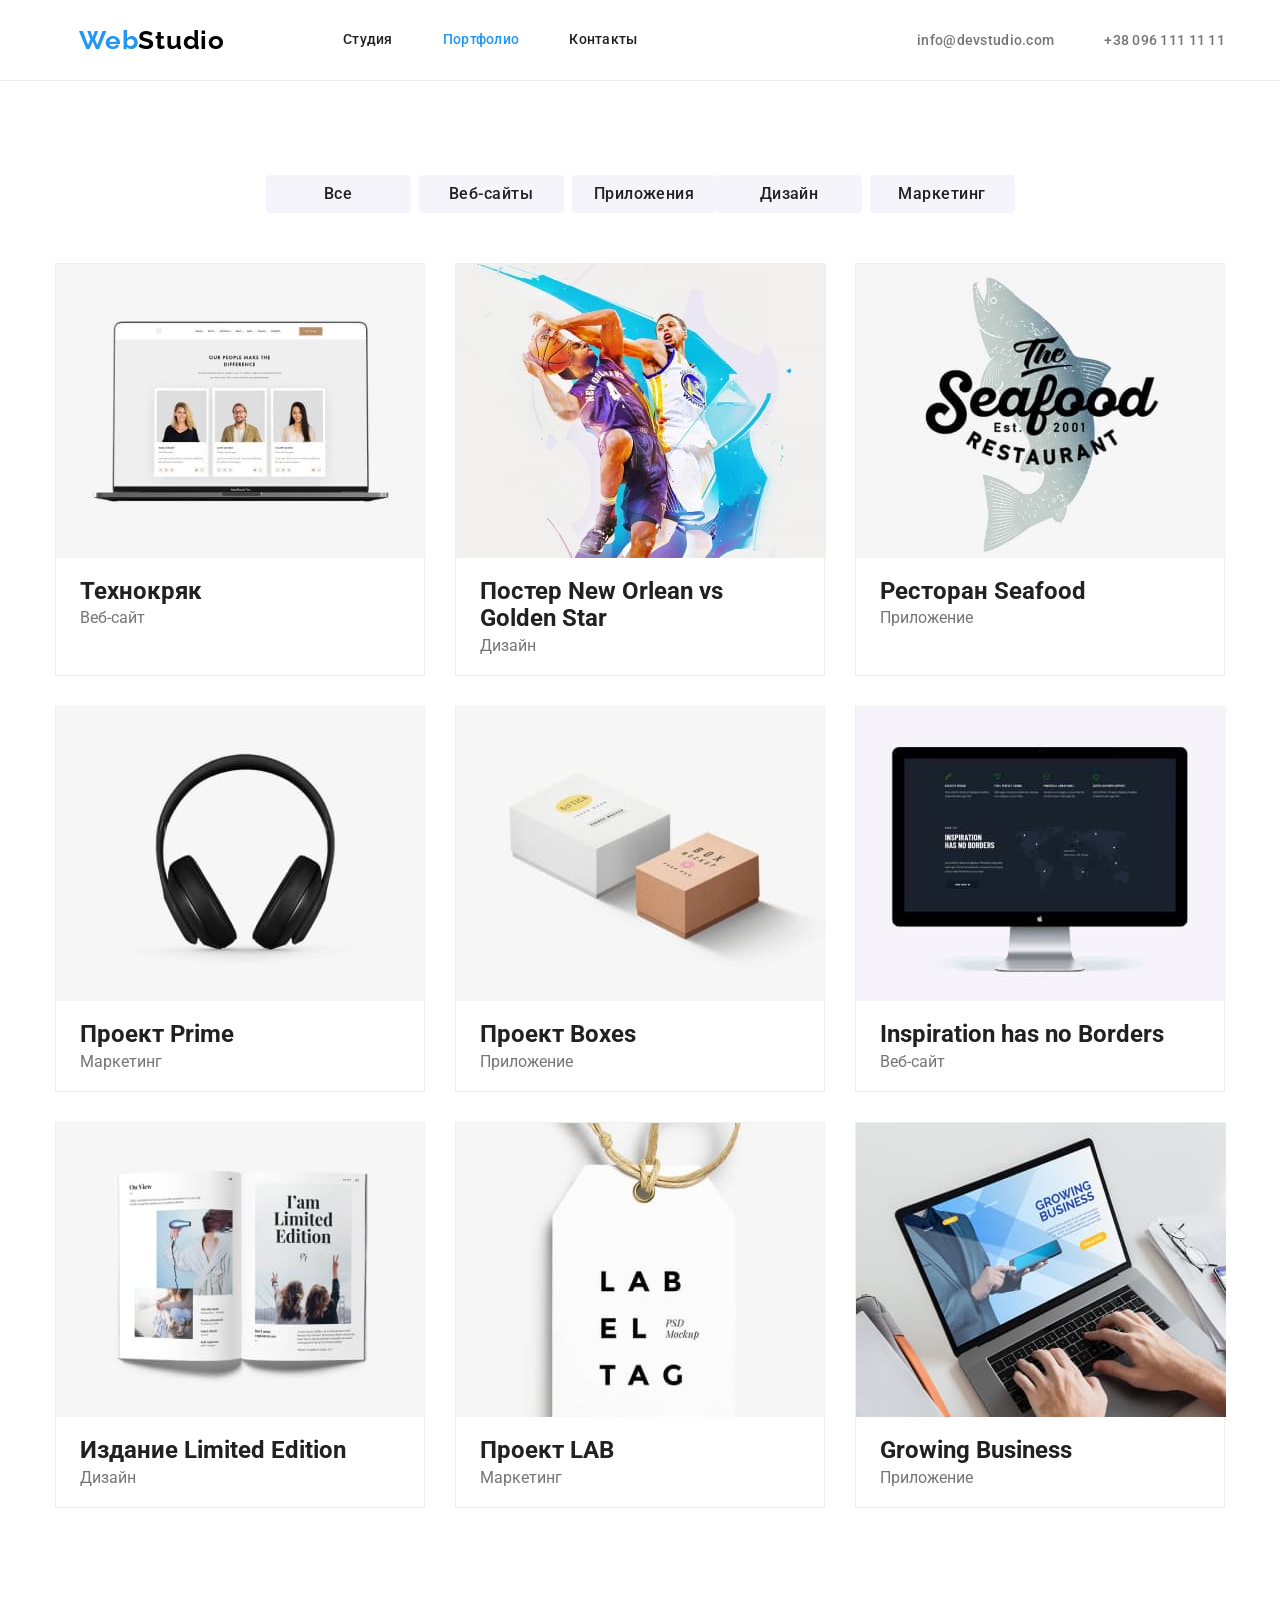
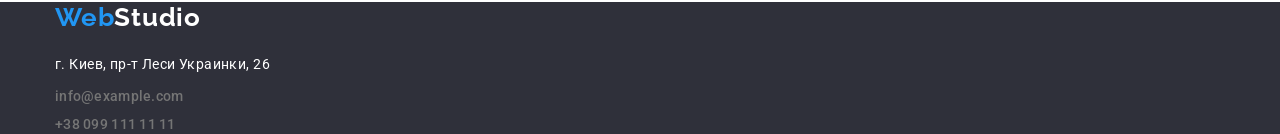
==== portfolio.html @ 00ad5954 "Homework 3 is completed" ====
<!DOCTYPE html>
<html lang="ru">
  <head>
    <meta charset="UTF-8" />
    <meta http-equiv="X-UA-Compatible" content="IE=edge" />
    <meta name="viewport" content="width=device-width, initial-scale=1.0" />
    <title>Portfolio</title>
    <link
      rel="stylesheet"
      href="https://cdnjs.cloudflare.com/ajax/libs/modern-normalize/1.1.0/modern-normalize.min.css"
      integrity="sha512-wpPYUAdjBVSE4KJnH1VR1HeZfpl1ub8YT/NKx4PuQ5NmX2tKuGu6U/JRp5y+Y8XG2tV+wKQpNHVUX03MfMFn9Q=="
      crossorigin="anonymous"
      referrerpolicy="no-referrer"
    />
    <link rel="stylesheet" href="./css/styles.css" />
    <link rel="preconnect" href="https://fonts.googleapis.com" />
    <link rel="preconnect" href="https://fonts.gstatic.com" crossorigin />
    <link
      href="https://fonts.googleapis.com/css2?family=Raleway:wght@700&family=Roboto:wght@400;500;700;900&display=swap"
      rel="stylesheet"
    />
  </head>
  <body class="main-part">
    <header class="header-section">
      <nav class="container main-navigation">
        <a class="logo" href="./index.html"
          ><span class="logo-emphasis">Web</span>Studio</a
        >
        <ul class="site-nav list">
          <li class="item">
            <a class="link" href="./index.html">Студия</a>
          </li>
          <li class="item">
            <a class="link current" href="./portfolio.html">Портфолио</a>
          </li>
          <li class="item">
            <a class="link" href="">Контакты</a>
          </li>
        </ul>
        <!-- Contacts -->
        <ul class="list header-list">
          <li class="item">
            <a class="contacts" href="mailto:info@devstudio.com"
              >info@devstudio.com</a
            >
          </li>
          <li class="item">
            <a class="contacts" href="tel:+380961111111">+38 096 111 11 11</a>
          </li>
        </ul>
      </nav>
    </header>
    <main>
      <!-- Filter buttons -->
      <section class="section-portfolio">
        <div class="container">
          <ul class="list flex-buttons">
            <li class="flex-button">
              <button class="filter-button" type="button">Все</button>
            </li>
            <li class="flex-button">
              <button class="filter-button" type="button">Веб-сайты</button>
            </li>
            <li>
              <button class="filter-button" type="button">Приложения</button>
            </li>
            <li class="flex-button">
              <button class="filter-button" type="button">Дизайн</button>
            </li>
            <li class="flex-button">
              <button class="filter-button" type="button">Маркетинг</button>
            </li>
          </ul>
          <!-- Projects -->
          <div>
            <ul class="list flex-portfolio">
              <li class="flex-element">
                <img
                  class="project-img"
                  src="./images/tehnokryak.jpg"
                  alt="Ноутбук с открытым проектом"
                  width="370"
                  height="294"
                />
                <h2 class="section-item portfolio">Технокряк</h2>
                <p class="description-item">Веб-сайт</p>
              </li>
              <li class="flex-element">
                <img
                  class="project-img"
                  src="./images/poster.jpg"
                  alt="Постер с баскетболистами"
                  width="370"
                  height="294"
                />
                <h2 class="section-item portfolio">
                  Постер New Orlean vs Golden Star
                </h2>
                <p class="description-item">Дизайн</p>
              </li>
              <li class="flex-element">
                <img
                  class="project-img"
                  src="./images/seafood.jpg"
                  alt="Ресторан морепродуктов"
                  width="370"
                  height="294"
                />
                <h2 class="section-item portfolio">Ресторан Seafood</h2>
                <p class="description-item">Приложение</p>
              </li>
              <li class="flex-element">
                <img
                  class="project-img"
                  src="./images/prime.jpg"
                  alt="Наушники"
                  width="370"
                  height="294"
                />
                <h2 class="section-item portfolio">Проект Prime</h2>
                <p class="description-item">Маркетинг</p>
              </li>
              <li class="flex-element">
                <img
                  class="project-img"
                  src="./images/boxes.jpg"
                  alt="Две коробки"
                  width="370"
                  height="294"
                />
                <h2 class="section-item portfolio">Проект Boxes</h2>
                <p class="description-item">Приложение</p>
              </li>
              <li class="flex-element">
                <img
                  class="project-img"
                  src="./images/no-borders.jpg"
                  alt="Экран компьютера"
                  width="370"
                  height="294"
                />
                <h2 class="section-item portfolio" lang="en">
                  Inspiration has no Borders
                </h2>
                <p class="description-item">Веб-сайт</p>
              </li>
              <li class="flex-element">
                <img
                  class="project-img"
                  src="./images/limited-edition.jpg"
                  alt="Открытый журнал"
                  width="370"
                  height="294"
                />
                <h2 class="section-item portfolio">Издание Limited Edition</h2>
                <p class="description-item">Дизайн</p>
              </li>
              <li class="flex-element">
                <img
                  class="project-img"
                  src="./images/lab.jpg"
                  alt="Бирка"
                  width="370"
                  height="294"
                />
                <h2 class="section-item portfolio">Проект LAB</h2>
                <p class="description-item">Маркетинг</p>
              </li>
              <li class="flex-element">
                <img
                  class="project-img"
                  src="./images/business.jpg"
                  alt="Ноутбук в процессе работы"
                  width="370"
                  height="294"
                />
                <h2 class="section-item portfolio" lang="en">
                  Growing Business
                </h2>
                <p class="description-item">Приложение</p>
              </li>
            </ul>
          </div>
        </div>
      </section>
    </main>
    <!-- Footer -->
    <footer class="footer-section">
      <div class="container">
        <a class="logo-footer" href=""
          ><span class="logo-emphasis">Web</span>Studio</a
        >
        <address>
          <ul class="list">
            <li>
              <a class="adress" href="https://goo.gl/maps/RZzK3HeGXn62apEB7"
                >г. Киев, пр-т Леси Украинки, 26</a
              >
            </li>
            <li>
              <a class="contacts email" href="mailto:info@example.com"
                >info@example.com</a
              >
            </li>
            <li>
              <a class="contacts" href="tel:+380991111111">+38 099 111 11 11</a>
            </li>
          </ul>
        </address>
      </div>
    </footer>
  </body>
</html>
---- css/styles.css ----
:root {
  --primary-text-color: #212121;
  --secondary-text-color: #757575;
  --accent-color: #2196f3;
  --logo-color: #000000;
  --footer-logo: #ffffff;
  --buttons-color: #f5f4fa;
  --footer-contacts-color: rgba(255, 255, 255, 0.6);
  --team-background-color: #f5f4fa;
  --hero-footer-background-color: #2f303a;
  --primary-background: #ffffff;
  --hero-color: #ffffff;
}
.list {
  list-style: none;
}
.main-part {
  background-color: var(--primary-background);
  color: var(--primary-text-color);
  font-family: Roboto, sans-serif;
}
h1,
h2,
h3,
h4,
h5,
h6,
p {
  margin-top: 0;
  margin-bottom: 0;
}
ul,
ol {
  margin-top: 0;
  margin-bottom: 0;
  padding-left: 0;
}
img {
  display: block;
}
.container {
  width: 1200px;
  padding-left: 15px;
  padding-right: 15px;
  margin-left: auto;
  margin-right: auto;
}
.section {
  padding: 94px 0px 0px;
}
.section-portfolio {
  padding: 94px 0;
}

/* Header */
.header-section {
  border-bottom: 1px solid #ececec;
}
/* Logo */
.logo {
  margin-right: 94px;
  padding: 24px;

  color: var(--logo-color);
  font-family: Raleway, sans-serif;
  font-weight: 700;
  font-size: 26px;
  line-height: 1.19;
  letter-spacing: 0.03em;
  text-decoration: none;
}
.logo-emphasis {
  color: var(--accent-color);
}
/* Site navigation */
.main-navigation {
  display: flex;
  align-items: center;
}
.site-nav {
  display: flex;
}
.site-nav .link {
  display: block;
  padding: 32px 0px;

  color: var(--primary-text-color);
  font-weight: 500;
  font-size: 14px;
  line-height: 1.14;
  letter-spacing: 0.02em;
  text-decoration: none;
}
.site-nav .link:hover,
.site-nav .link:focus {
  color: var(--accent-color);
}
.site-nav .link.current {
  color: var(--accent-color);
}
.site-nav .item:not(:last-child) {
  margin-right: 50px;
}
.header-list {
  margin-left: auto;
  display: flex;
}
.header-list .contacts {
  padding: 32px 0px;
}
.header-list .item:not(:last-child) {
  margin-right: 50px;
}
.contacts {
  color: var(--secondary-text-color);
  font-weight: 500;
  font-size: 14px;
  font-style: normal;
  line-height: 1.14;
  letter-spacing: 0.02em;
  text-decoration: none;
}
.contacts:hover,
.contacts:focus {
  color: var(--accent-color);
}
.footer-contacts {
  color: var(--footer-contacts-color);
}
/* Section hero */
.hero {
  padding-bottom: 94px;

  background-color: var(--hero-footer-background-color);
  color: var(--hero-color);
  font-weight: 900;
  font-size: 44px;
  line-height: 1.36;
  text-align: center;
  letter-spacing: 0.06em;
  text-transform: uppercase;
}
.hero-title {
  margin-bottom: 30px;
}
.modal-button {
  border-radius: 4px;
  padding: 10px 32px;
  min-width: 200px;
  box-shadow: 0px 4px 4px rgba(0, 0, 0, 0.15);
  border-style: none;

  background-color: var(--accent-color);
  color: var(--hero-color);
  font-weight: 700;
  font-size: 16px;
  line-height: 1.87;
  text-align: center;
  letter-spacing: 0.06em;
  cursor: pointer;
}
/* Sections */
.heading {
  text-align: center;
}
.list .studio {
  margin-bottom: 10px;
}
.list .team {
  margin-bottom: 10px;
}
.list .portfolio {
  margin-bottom: 4px;
}
.description-item {
  color: var(--secondary-text-color);
}
.container .heading {
  margin-bottom: 50px;
}
/* Advantages section */
.list-advantage {
  display: flex;
}
.advantages {
  display: flex;
  padding-bottom: 94px 0px;
}
.advantage-item {
  width: 270px;
}
.advantage-item:not(:last-child) {
  margin-right: 30px;
}
.description-item {
  color: var(--secondary-text-color);
}
/* Offers section */
.flex-offers {
  display: flex;
  padding-bottom: 92px;
}
.offer-img:not(:last-child) {
  margin-right: 30px;
}
.section-item {
  color: var(--primary-text-color);
}
/* Team section */
.flex-member {
  width: 270px;
  border-radius: 0px 0px 4px 4px;
  box-shadow: 0px 1px 3px rgba(0, 0, 0, 0.12), 0px 1px 1px rgba(0, 0, 0, 0.14),
    0px 2px 1px rgba(0, 0, 0, 0.2);

  background-color: #ffffff;
  text-align: center;
}
.flex-member:not(:last-child) {
  margin-right: 30px;
}
.flex-team {
  display: flex;
  padding-bottom: 94px;
}
.member-photo {
  margin-bottom: 30px;
}
.position {
  padding-bottom: 30px;
}
.section-team {
  background-color: var(--team-background-color);
}

/* Footer */
.footer-section {
  background-color: var(--hero-footer-background-color);
}
.logo-footer {
  margin-bottom: 20px;
  display: inline-block;

  color: var(--footer-logo);
  font-family: Raleway, sans-serif;
  font-weight: 700;
  font-size: 26px;
  line-height: 1.19;
  letter-spacing: 0.03em;
  text-decoration: none;
}
.adress {
  display: inline-block;
  margin-bottom: 10px;

  font-style: normal;
  color: #ffffff;
  font-size: 14px;
  line-height: 1.71;
  letter-spacing: 0.03em;
  text-decoration: none;
}
.list .email {
  display: inline-block;
  margin-bottom: 10px;
}
.adress:hover,
.adress:focus {
  color: var(--accent-color);
}
/* Portfolio */
/* Filter section */
.filter-button {
  border-radius: 4px;
  padding: 6px 22px;
  min-width: 145px;
  text-align: center;
  margin-bottom: 50px;
  border-style: none;
  display: inline-block;

  color: var(--primary-text-color);
  background-color: var(--buttons-color);
  font-family: inherit;
  font-weight: 500;
  font-size: 16px;
  line-height: 1.62;
  letter-spacing: 0.03em;
  cursor: pointer;
}
.filter-button:hover,
.filter-button:focus {
  background-color: var(--accent-color);
  color: #ffffff;
  box-shadow: 0px 3px 1px rgba(0, 0, 0, 0.1), 0px 1px 2px rgba(0, 0, 0, 0.08),
    0px 2px 2px rgba(0, 0, 0, 0.12);
}
.flex-buttons {
  display: flex;
  justify-content: center;
}
.flex-button:not(:last-child) {
  margin-right: 8px;
}
.flex-element .portfolio {
  padding: 0px 24px;
}
.flex-element .description-item {
  padding: 0px 24px 20px;
}
.project-img {
  margin-bottom: 20px;
}
.flex-portfolio {
  display: flex;
  flex-wrap: wrap;
}
.flex-element {
  width: 370px;
  margin-right: 30px;
  margin-bottom: 30px;
  border: 1px solid #eeeeee;
}
.flex-element:nth-child(3n) {
  margin-right: 0px;
}
.flex-element:nth-last-child(-n + 3) {
  margin-bottom: 0px;
}
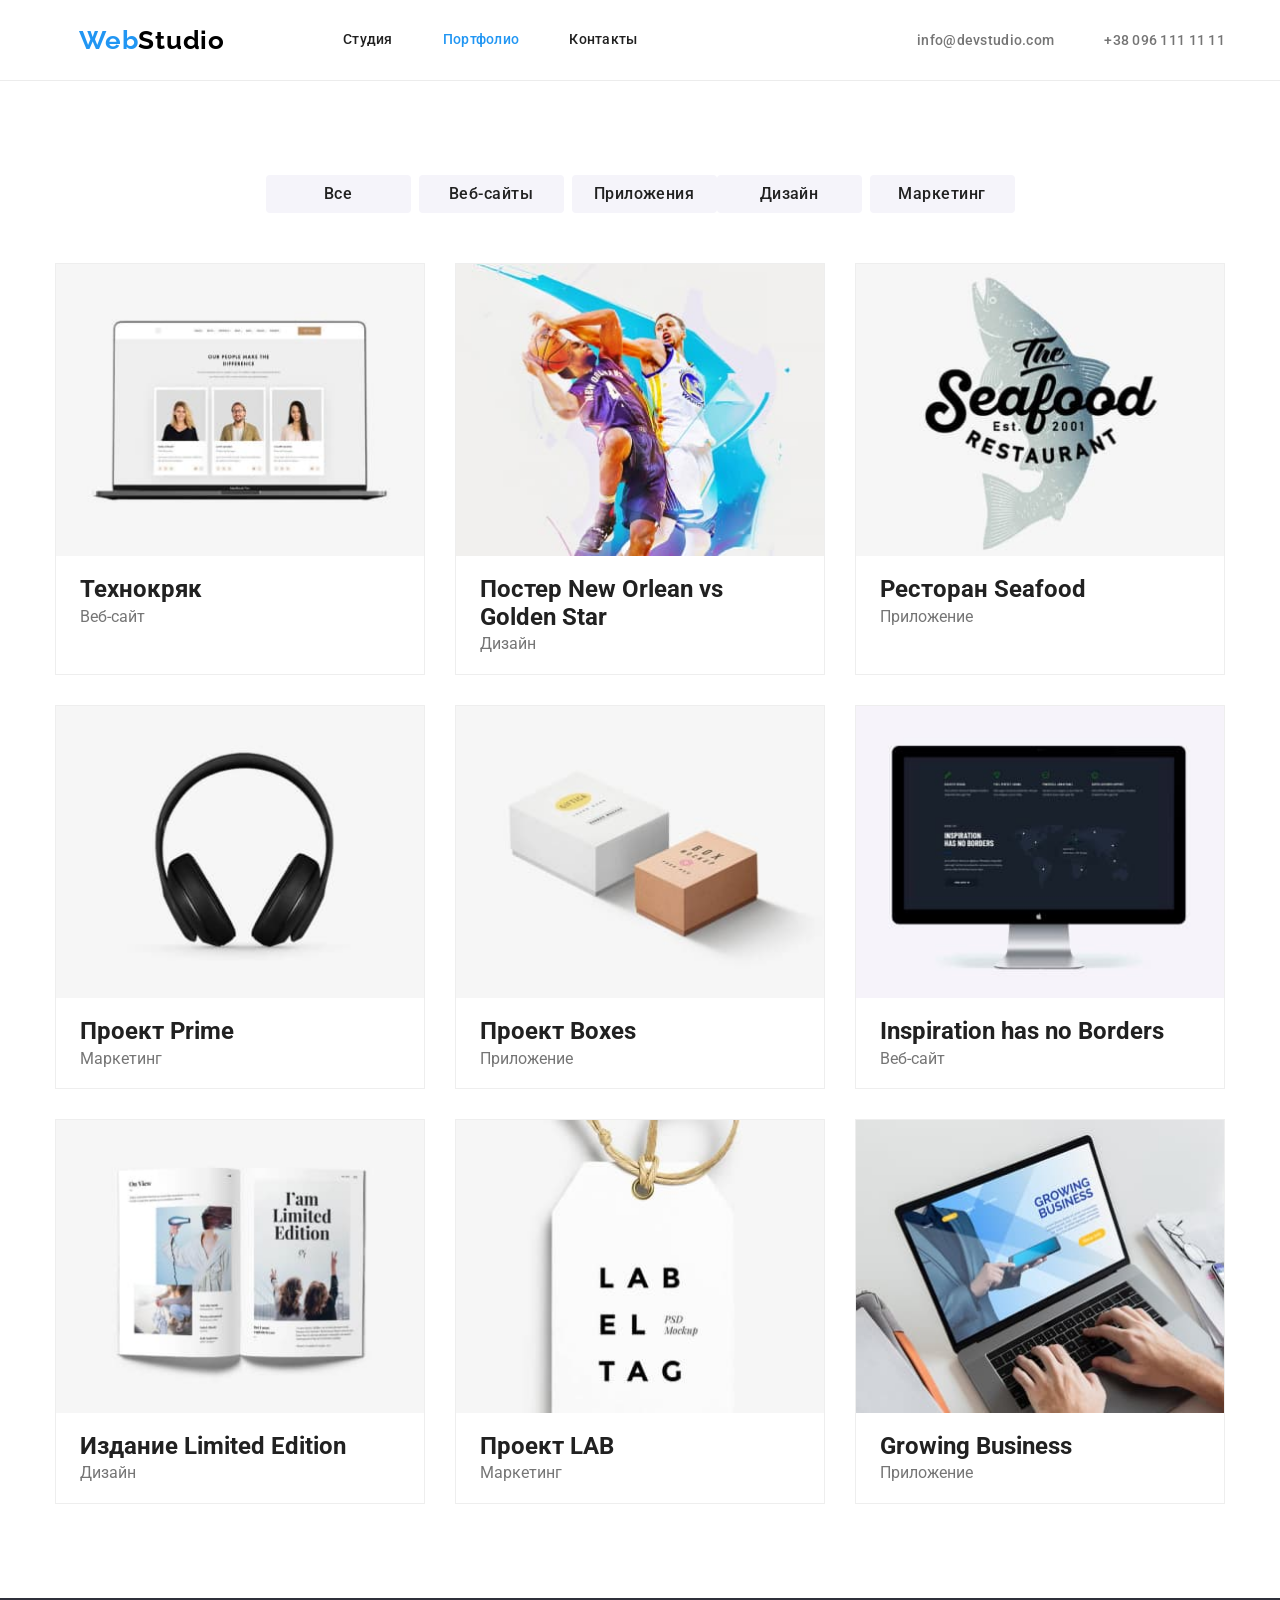
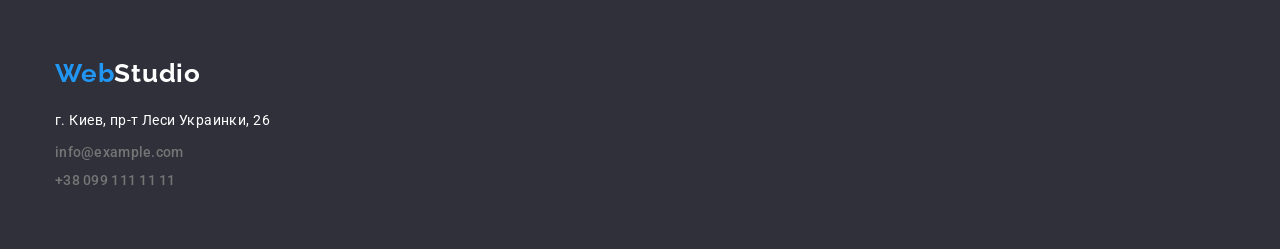
==== commit 1b9610a2: "Changed due to the 10  mentor's remarks" ====
--- a/portfolio.html
+++ b/portfolio.html
@@ -20,23 +20,26 @@
       rel="stylesheet"
     />
   </head>
+  <!-- Navigation -->
   <body class="main-part">
     <header class="header-section">
-      <nav class="container main-navigation">
-        <a class="logo" href="./index.html"
-          ><span class="logo-emphasis">Web</span>Studio</a
-        >
-        <ul class="site-nav list">
-          <li class="item">
-            <a class="link" href="./index.html">Студия</a>
-          </li>
-          <li class="item">
-            <a class="link current" href="./portfolio.html">Портфолио</a>
-          </li>
-          <li class="item">
-            <a class="link" href="">Контакты</a>
-          </li>
-        </ul>
+      <div class="container nav-container">
+        <nav class="main-navigation">
+          <a class="logo" href="./index.html"
+            ><span class="logo-emphasis">Web</span>Studio</a
+          >
+          <ul class="site-nav list">
+            <li class="item">
+              <a class="link" href="./index.html">Студия</a>
+            </li>
+            <li class="item">
+              <a class="link current" href="./portfolio.html">Портфолио</a>
+            </li>
+            <li class="item">
+              <a class="link" href="">Контакты</a>
+            </li>
+          </ul>
+        </nav>
         <!-- Contacts -->
         <ul class="list header-list">
           <li class="item">
@@ -48,7 +51,7 @@
             <a class="contacts" href="tel:+380961111111">+38 096 111 11 11</a>
           </li>
         </ul>
-      </nav>
+      </div>
     </header>
     <main>
       <!-- Filter buttons -->
@@ -72,132 +75,148 @@
             </li>
           </ul>
           <!-- Projects -->
-          <div>
-            <ul class="list flex-portfolio">
-              <li class="flex-element">
-                <img
-                  class="project-img"
-                  src="./images/tehnokryak.jpg"
-                  alt="Ноутбук с открытым проектом"
-                  width="370"
-                  height="294"
-                />
+          <ul class="list flex-portfolio">
+            <li class="flex-element">
+              <img
+                class="project-img"
+                src="./images/tehnokryak.jpg"
+                alt="Ноутбук с открытым проектом"
+                width="370"
+                height="294"
+              />
+              <div class="project-card">
                 <h2 class="section-item portfolio">Технокряк</h2>
                 <p class="description-item">Веб-сайт</p>
-              </li>
-              <li class="flex-element">
-                <img
-                  class="project-img"
-                  src="./images/poster.jpg"
-                  alt="Постер с баскетболистами"
-                  width="370"
-                  height="294"
-                />
+              </div>
+            </li>
+            <li class="flex-element">
+              <img
+                class="project-img"
+                src="./images/poster.jpg"
+                alt="Постер с баскетболистами"
+                width="370"
+                height="294"
+              />
+              <div class="project-card">
                 <h2 class="section-item portfolio">
                   Постер New Orlean vs Golden Star
                 </h2>
                 <p class="description-item">Дизайн</p>
-              </li>
-              <li class="flex-element">
-                <img
-                  class="project-img"
-                  src="./images/seafood.jpg"
-                  alt="Ресторан морепродуктов"
-                  width="370"
-                  height="294"
-                />
+              </div>
+            </li>
+            <li class="flex-element">
+              <img
+                class="project-img"
+                src="./images/seafood.jpg"
+                alt="Ресторан морепродуктов"
+                width="370"
+                height="294"
+              />
+              <div class="project-card">
                 <h2 class="section-item portfolio">Ресторан Seafood</h2>
                 <p class="description-item">Приложение</p>
-              </li>
-              <li class="flex-element">
-                <img
-                  class="project-img"
-                  src="./images/prime.jpg"
-                  alt="Наушники"
-                  width="370"
-                  height="294"
-                />
+              </div>
+            </li>
+            <li class="flex-element">
+              <img
+                class="project-img"
+                src="./images/prime.jpg"
+                alt="Наушники"
+                width="370"
+                height="294"
+              />
+              <div class="project-card">
                 <h2 class="section-item portfolio">Проект Prime</h2>
                 <p class="description-item">Маркетинг</p>
-              </li>
-              <li class="flex-element">
-                <img
-                  class="project-img"
-                  src="./images/boxes.jpg"
-                  alt="Две коробки"
-                  width="370"
-                  height="294"
-                />
+              </div>
+            </li>
+            <li class="flex-element">
+              <img
+                class="project-img"
+                src="./images/boxes.jpg"
+                alt="Две коробки"
+                width="370"
+                height="294"
+              />
+              <div class="project-card">
                 <h2 class="section-item portfolio">Проект Boxes</h2>
                 <p class="description-item">Приложение</p>
-              </li>
-              <li class="flex-element">
-                <img
-                  class="project-img"
-                  src="./images/no-borders.jpg"
-                  alt="Экран компьютера"
-                  width="370"
-                  height="294"
-                />
+              </div>
+            </li>
+            <li class="flex-element">
+              <img
+                class="project-img"
+                src="./images/no-borders.jpg"
+                alt="Экран компьютера"
+                width="370"
+                height="294"
+              />
+              <div class="project-card">
                 <h2 class="section-item portfolio" lang="en">
                   Inspiration has no Borders
                 </h2>
                 <p class="description-item">Веб-сайт</p>
-              </li>
-              <li class="flex-element">
-                <img
-                  class="project-img"
-                  src="./images/limited-edition.jpg"
-                  alt="Открытый журнал"
-                  width="370"
-                  height="294"
-                />
+              </div>
+            </li>
+            <li class="flex-element">
+              <img
+                class="project-img"
+                src="./images/limited-edition.jpg"
+                alt="Открытый журнал"
+                width="370"
+                height="294"
+              />
+              <div class="project-card">
                 <h2 class="section-item portfolio">Издание Limited Edition</h2>
                 <p class="description-item">Дизайн</p>
-              </li>
-              <li class="flex-element">
-                <img
-                  class="project-img"
-                  src="./images/lab.jpg"
-                  alt="Бирка"
-                  width="370"
-                  height="294"
-                />
+              </div>
+            </li>
+            <li class="flex-element">
+              <img
+                class="project-img"
+                src="./images/lab.jpg"
+                alt="Бирка"
+                width="370"
+                height="294"
+              />
+              <div class="project-card">
                 <h2 class="section-item portfolio">Проект LAB</h2>
                 <p class="description-item">Маркетинг</p>
-              </li>
-              <li class="flex-element">
-                <img
-                  class="project-img"
-                  src="./images/business.jpg"
-                  alt="Ноутбук в процессе работы"
-                  width="370"
-                  height="294"
-                />
+              </div>
+            </li>
+            <li class="flex-element">
+              <img
+                class="project-img"
+                src="./images/business.jpg"
+                alt="Ноутбук в процессе работы"
+                width="370"
+                height="294"
+              />
+              <div class="project-card">
                 <h2 class="section-item portfolio" lang="en">
                   Growing Business
                 </h2>
                 <p class="description-item">Приложение</p>
-              </li>
-            </ul>
-          </div>
+              </div>
+            </li>
+          </ul>
         </div>
       </section>
     </main>
     <!-- Footer -->
     <footer class="footer-section">
       <div class="container">
-        <a class="logo-footer" href=""
+        <a class="logo-footer" href="./index.html"
           ><span class="logo-emphasis">Web</span>Studio</a
         >
         <address>
           <ul class="list">
-            <li>
+            <li class="footer-contact">
               <a class="adress" href="https://goo.gl/maps/RZzK3HeGXn62apEB7"
                 >г. Киев, пр-т Леси Украинки, 26</a
               >
             </li>
-            <li>
+            <li class="footer-contact">
               <a class="contacts email" href="mailto:info@example.com"
                 >info@example.com</a
               >
--- a/css/styles.css
+++ b/css/styles.css
@@ -37,6 +37,8 @@
 }
 img {
   display: block;
+  width: 100%;
+  height: auto;
 }
 .container {
   width: 1200px;
@@ -56,6 +58,16 @@
 .header-section {
   border-bottom: 1px solid #ececec;
 }
+.nav-container {
+  display: flex;
+  align-items: center;
+}
+.header-list {
+  display: flex;
+  align-items: center;
+  margin-left: auto;
+}
+
 /* Logo */
 .logo {
   margin-right: 94px;
@@ -129,7 +141,7 @@
 }
 /* Section hero */
 .hero {
-  padding-bottom: 94px;
+  padding: 200px 0px;
 
   background-color: var(--hero-footer-background-color);
   color: var(--hero-color);
@@ -192,13 +204,12 @@
 .advantage-item:not(:last-child) {
   margin-right: 30px;
 }
-.description-item {
-  color: var(--secondary-text-color);
-}
 /* Offers section */
+.section-offer {
+  padding-bottom: 94px;
+}
 .flex-offers {
   display: flex;
-  padding-bottom: 92px;
 }
 .offer-img:not(:last-child) {
   margin-right: 30px;
@@ -221,22 +232,21 @@
 }
 .flex-team {
   display: flex;
-  padding-bottom: 94px;
-}
-.member-photo {
-  margin-bottom: 30px;
-}
-.position {
-  padding-bottom: 30px;
+}
+.member-card {
+  padding: 30px 0px;
 }
 .section-team {
   background-color: var(--team-background-color);
+  padding-bottom: 94px;
 }
 
 /* Footer */
 .footer-section {
   background-color: var(--hero-footer-background-color);
-}
+  padding: 60px 0px;
+}
+
 .logo-footer {
   margin-bottom: 20px;
   display: inline-block;
@@ -249,9 +259,12 @@
   letter-spacing: 0.03em;
   text-decoration: none;
 }
+.footer-contact {
+  margin-bottom: 10px;
+}
 .adress {
   display: inline-block;
-  margin-bottom: 10px;
+  /* margin-bottom: 10px; */
 
   font-style: normal;
   color: #ffffff;
@@ -262,7 +275,7 @@
 }
 .list .email {
   display: inline-block;
-  margin-bottom: 10px;
+  /* margin-bottom: 10px; */
 }
 .adress:hover,
 .adress:focus {
@@ -275,7 +288,6 @@
   padding: 6px 22px;
   min-width: 145px;
   text-align: center;
-  margin-bottom: 50px;
   border-style: none;
   display: inline-block;
 
@@ -299,6 +311,9 @@
   display: flex;
   justify-content: center;
 }
+.flex-button {
+  margin-bottom: 50px;
+}
 .flex-button:not(:last-child) {
   margin-right: 8px;
 }
@@ -306,10 +321,10 @@
   padding: 0px 24px;
 }
 .flex-element .description-item {
-  padding: 0px 24px 20px;
-}
-.project-img {
-  margin-bottom: 20px;
+  padding: 0px 24px;
+}
+.project-card {
+  padding: 20px 0px;
 }
 .flex-portfolio {
   display: flex;
